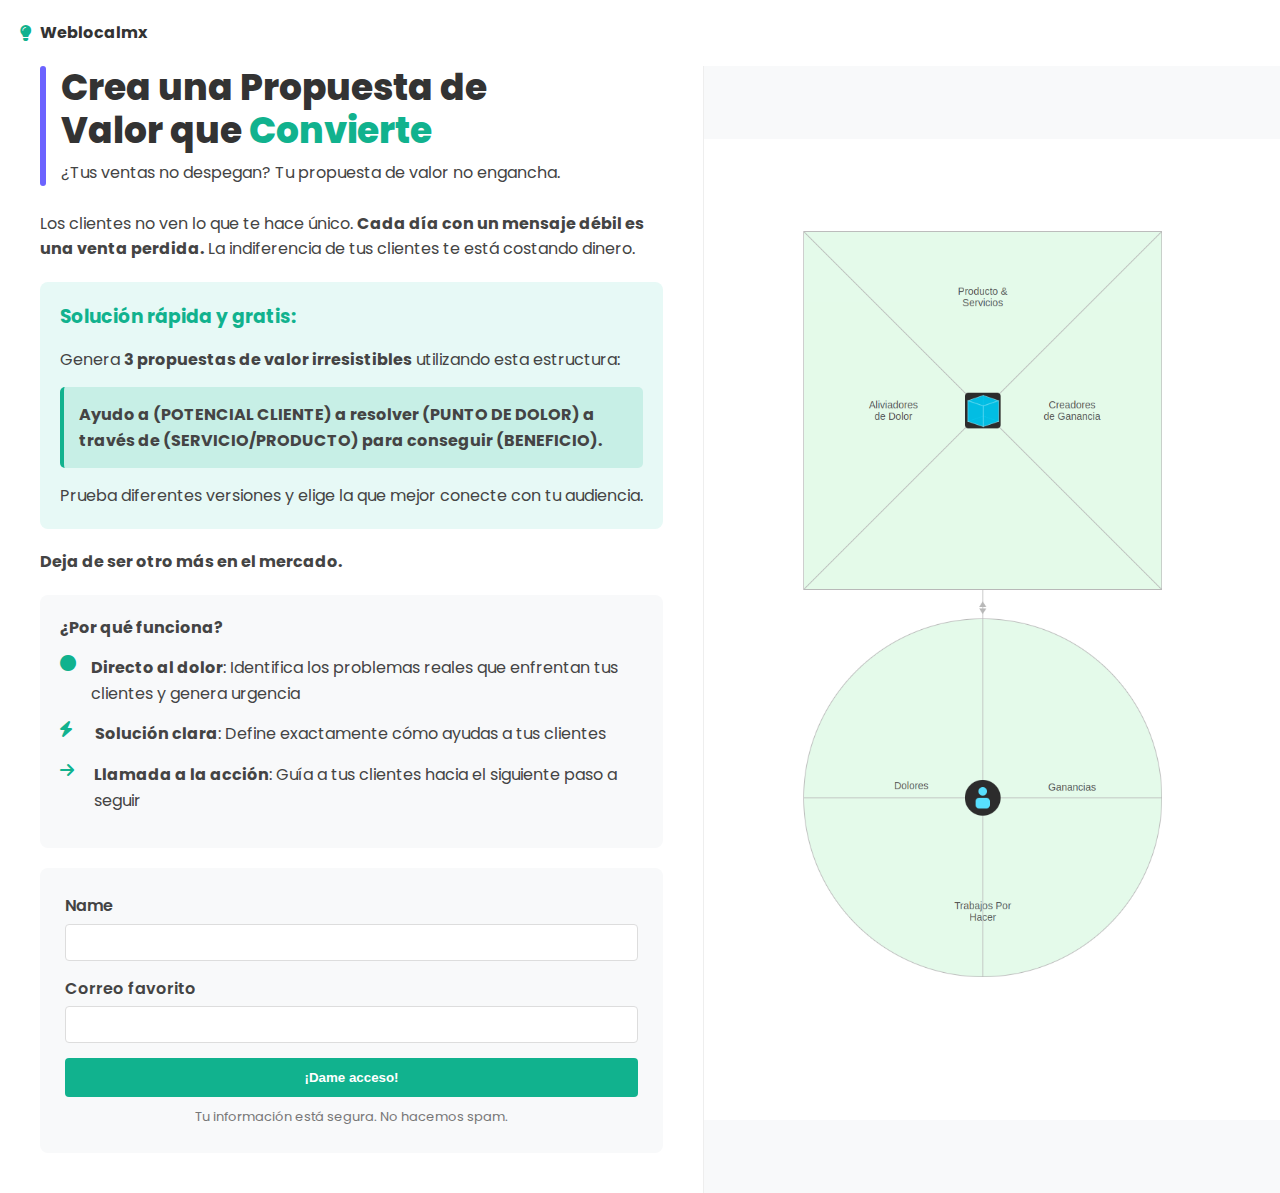
==== lp-propuesta.HTML @ 4ffa657f "landing page" ====
<!DOCTYPE html>
<html lang="es">
<head>
    <meta charset="UTF-8">
    <meta name="viewport" content="width=device-width, initial-scale=1.0">
    <title>Propuesta de Valor</title>
    <link rel="stylesheet" href="https://fonts.googleapis.com/css2?family=Poppins:wght@400;500;600;700&display=swap">
    <link rel="stylesheet" href="https://cdnjs.cloudflare.com/ajax/libs/font-awesome/6.0.0/css/all.min.css">
    <link rel="stylesheet" href="/css/lp-styles.css">
</head>

<body>
    <div class="container">
        <header>
            <div class="logo">
                <i class="fas fa-lightbulb"></i> Weblocalmx
            </div>
        </header>

        <main class="hero">
            <div class="content-side">
                <div class="headline">
                    <div class="accent-border"></div>
                    <div>
                        <h1>Crea una Propuesta de <br>Valor que <span class="highlight">Convierte</span></h1>
                        <p>¿Tus ventas no despegan? Tu propuesta de valor no engancha.</p>
                    </div>
                </div>

                <p>Los clientes no ven lo que te hace único. <strong>Cada día con un mensaje débil es una venta perdida.</strong> La indiferencia de tus clientes te está costando dinero.</p>

                <div class="solution">
                    <h3>Solución rápida y gratis:</h3>
                    <p>Genera <strong>3 propuestas de valor irresistibles</strong> utilizando esta estructura:</p>
                    <div class="formula">
                        <p><strong>Ayudo a (POTENCIAL CLIENTE) a resolver (PUNTO DE DOLOR) a través de (SERVICIO/PRODUCTO) para conseguir (BENEFICIO).</strong></p>
                    </div>
                    <p>Prueba diferentes versiones y elige la que mejor conecte con tu audiencia.</p>
                </div>

                <p><strong>Deja de ser otro más en el mercado.</strong></p>

                <div class="why-works">
                    <h4>¿Por qué funciona?</h4>
                    <ul>
                        <li class="item-icon">
                            <span class="icon-wrapper"><i class="fas fa-circle"></i></span>
                            <div>
                                <strong>Directo al dolor</strong>: Identifica los problemas reales que enfrentan tus clientes y genera urgencia
                            </div>
                        </li>
                        <li class="item-icon">
                            <span class="icon-wrapper"><i class="fas fa-bolt"></i></span>
                            <div>
                                <strong>Solución clara</strong>: Define exactamente cómo ayudas a tus clientes
                            </div>
                        </li>
                        <li class="item-icon">
                            <span class="icon-wrapper"><i class="fas fa-arrow-right"></i></span>
                            <div>
                                <strong>Llamada a la acción</strong>: Guía a tus clientes hacia el siguiente paso a seguir
                            </div>
                        </li>
                    </ul>
                </div>

                <!-- Imagen que solo aparece en móvil antes del formulario -->
                <div class="canvas-mobile">
                    <img src="/img/header-propuesta.png" alt="Canvas de propuesta de valor">
                </div>

                <div class="form-container">
                    <form action="#" method="post">
                        <label for="name">Name</label>
                        <input type="text" id="name" required>
                        <label for="email">Correo favorito</label>
                        <input type="email" id="email" required>
                        <button type="submit">¡Dame acceso!</button>
                    </form>
                    <p class="privacy">Tu información está segura. No hacemos spam.</p>
                </div>
            </div>
            
            <div class="image-side">
                <!-- Imagen como fondo para pantalla grande -->
            </div>
        </main>
    </div>
</body>
</html>
---- css/lp-styles.css ----
:root {
    --primary: #11b28e;
    --primary-light: #e7f9f6;
    --accent: #6c63ff;
    --dark: #333;
    --text: #444;
    --light-bg: #f8f9fa;
}

* {
    margin: 0;
    padding: 0;
    box-sizing: border-box;
}

body {
    font-family: 'Poppins', sans-serif;
    color: var(--text);
    line-height: 1.6;
}

.container {
    max-width: 1440px;
    margin: 0 auto;
    background-color: white;
}

header {
    padding: 20px;
}

.logo {
    font-weight: 700;
    display: flex;
    align-items: center;
    gap: 8px;
    color: var(--dark);
}

.logo i {
    color: var(--primary);
}

.hero {
    display: flex;
}

.content-side {
    width: 55%;
    padding: 0 40px 40px;
    border-right: 1px solid #eee;
}

.image-side {
    width: 45%;
    background-color: var(--light-bg);
    background-image: url('/img/header-propuesta.png');
    background-position: center;
    background-repeat: no-repeat;
    background-size: contain;
}

.headline {
    display: flex;
    margin-bottom: 25px;
}

.accent-border {
    width: 6px;
    background-color: var(--accent);
    border-radius: 3px;
    margin-right: 15px;
    flex-shrink: 0;
}

h1 {
    font-size: 36px;
    font-weight: 800;
    line-height: 1.2;
    color: var(--dark);
    margin-bottom: 8px;
}

.highlight {
    color: var(--primary);
}

.solution {
    background-color: var(--primary-light);
    padding: 20px;
    border-radius: 8px;
    margin: 20px 0;
}

.solution h3 {
    color: var(--primary);
    margin-bottom: 15px;
}

.formula {
    background-color: rgba(17, 178, 142, 0.15);
    padding: 15px;
    border-radius: 5px;
    margin: 15px 0;
    border-left: 4px solid var(--primary);
}

.why-works {
    background-color: var(--light-bg);
    padding: 20px;
    border-radius: 8px;
    margin: 20px 0;
}

.why-works h4 {
    margin-bottom: 15px;
}

.why-works ul {
    list-style: none;
}

.item-icon {
    display: flex;
    align-items: flex-start;
    margin-bottom: 15px;
}

.icon-wrapper {
    display: inline-flex;
    margin-right: 15px;
    color: var(--primary);
    width: 20px;
}

.canvas-mobile {
    display: none;
    margin: 20px 0;
    text-align: center;
}

.canvas-mobile img {
    max-width: 100%;
    border-radius: 8px;
}

.form-container {
    background-color: var(--light-bg);
    padding: 25px;
    border-radius: 8px;
}

form {
    display: flex;
    flex-direction: column;
}

label {
    font-weight: 600;
    margin-bottom: 5px;
}

input {
    width: 100%;
    padding: 10px;
    border: 1px solid #ddd;
    border-radius: 4px;
    margin-bottom: 15px;
}

button {
    width: 100%;
    padding: 12px;
    background-color: var(--primary);
    color: white;
    border: none;
    border-radius: 4px;
    font-weight: 700;
    cursor: pointer;
}

.privacy {
    text-align: center;
    font-size: 13px;
    color: #777;
    margin-top: 10px;
}

@media (max-width: 900px) {
    .hero {
        flex-direction: column;
    }

    .content-side,
    .image-side {
        width: 100%;
    }

    .content-side {
        border-right: none;
        padding: 0 20px 30px;
    }

    .image-side {
        display: none;
    }

    .canvas-mobile {
        display: block;
    }

    h1 {
        font-size: 28px;
    }
}
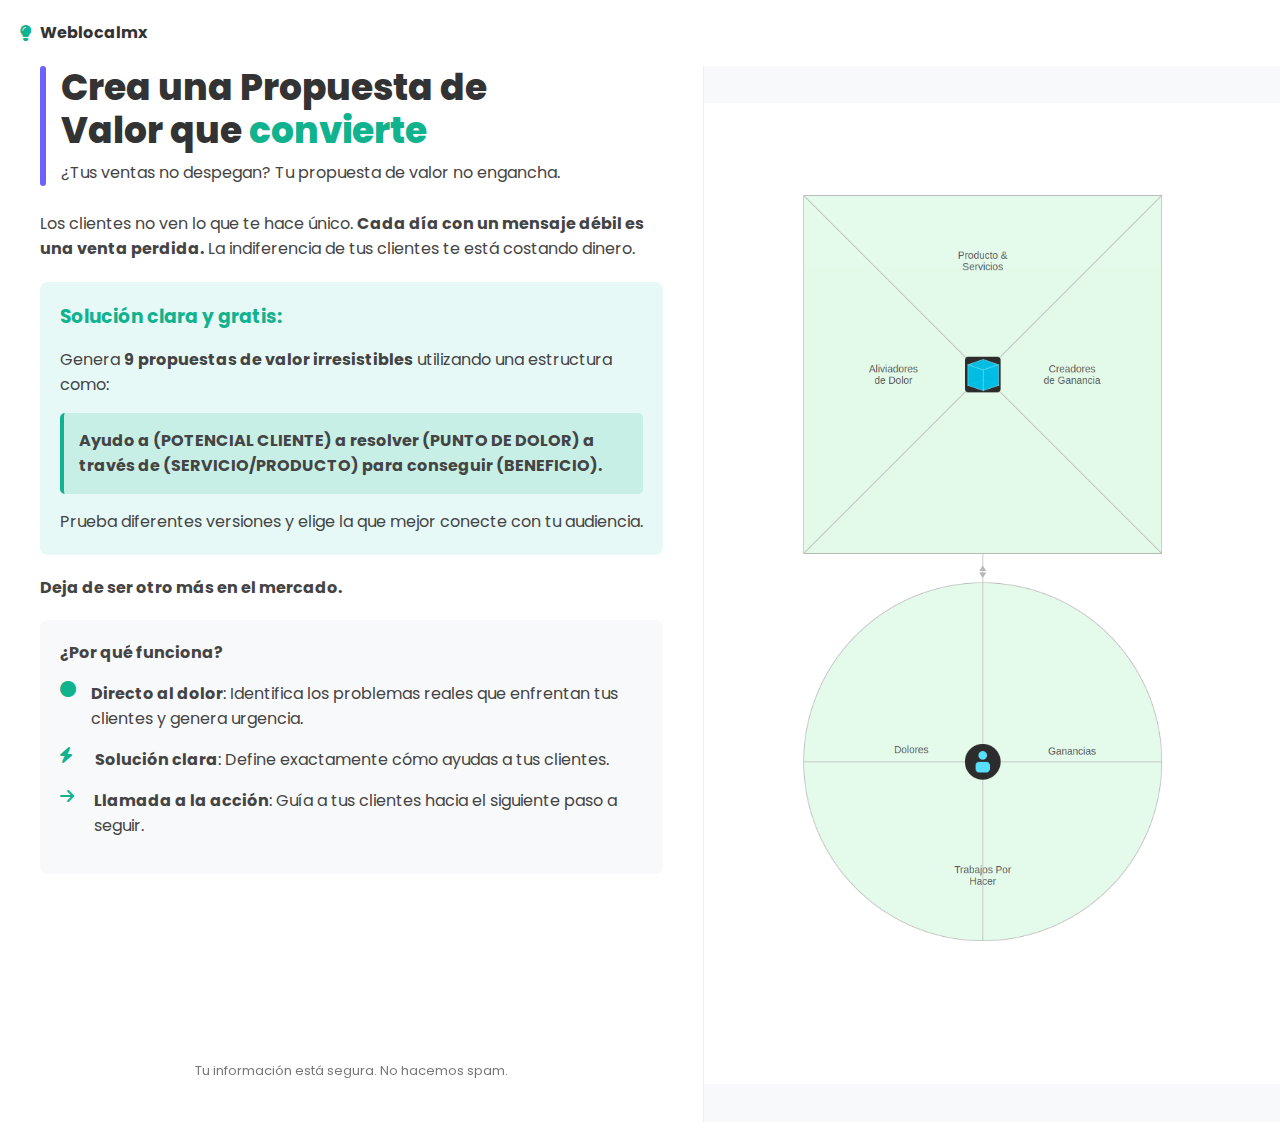
==== commit 154f1114: "landing page" ====
--- a/lp-propuesta.HTML
+++ b/lp-propuesta.HTML
@@ -4,6 +4,27 @@
     <meta charset="UTF-8">
     <meta name="viewport" content="width=device-width, initial-scale=1.0">
     <title>Propuesta de Valor</title>
+    <!-- Metadatos básicos -->
+    <meta charset="UTF-8">
+    <meta name="viewport" content="width=device-width, initial-scale=1.0">
+
+    <!-- Metadatos para redes sociales (Open Graph / Facebook, LinkedIn) -->
+    <meta property="og:title" content="Título de tu página">
+    <meta property="og:description" content="Descripción breve de tu página">
+    <meta property="og:image" content="https://app-propuesta-valor.netlify.app/img/app-web-cover.png">
+    <meta property="og:url" content="https://app-propuesta-valor.netlify.app/">
+    <meta property="og:type" content="website">
+
+    <!-- Metadatos para Twitter -->
+    <meta name="twitter:card" content="summary_large_image">
+    <meta name="twitter:title" content="Título de tu página">
+    <meta name="twitter:description" content="Descripción breve de tu página">
+    <meta name="twitter:image" content="https://app-propuesta-valor.netlify.app/img/app-web-cover.png">
+    <meta name="twitter:site" content="@tuusuario"> <!-- Opcional: tu @usuario de Twitter -->
+
+    <!-- Favicon (opcional pero recomendado) -->
+    <link rel="icon" href="/img/favicon.svg" type="image/svg+xml">
+
     <link rel="stylesheet" href="https://fonts.googleapis.com/css2?family=Poppins:wght@400;500;600;700&display=swap">
     <link rel="stylesheet" href="https://cdnjs.cloudflare.com/ajax/libs/font-awesome/6.0.0/css/all.min.css">
     <link rel="stylesheet" href="/css/lp-styles.css">
@@ -22,7 +43,7 @@
                 <div class="headline">
                     <div class="accent-border"></div>
                     <div>
-                        <h1>Crea una Propuesta de <br>Valor que <span class="highlight">Convierte</span></h1>
+                        <h1>Crea una Propuesta de <br>Valor que <span class="highlight">convierte</span></h1>
                         <p>¿Tus ventas no despegan? Tu propuesta de valor no engancha.</p>
                     </div>
                 </div>
@@ -30,8 +51,8 @@
                 <p>Los clientes no ven lo que te hace único. <strong>Cada día con un mensaje débil es una venta perdida.</strong> La indiferencia de tus clientes te está costando dinero.</p>
 
                 <div class="solution">
-                    <h3>Solución rápida y gratis:</h3>
-                    <p>Genera <strong>3 propuestas de valor irresistibles</strong> utilizando esta estructura:</p>
+                    <h3>Solución clara y gratis:</h3>
+                    <p>Genera <strong>9 propuestas de valor irresistibles</strong> utilizando una estructura como:</p>
                     <div class="formula">
                         <p><strong>Ayudo a (POTENCIAL CLIENTE) a resolver (PUNTO DE DOLOR) a través de (SERVICIO/PRODUCTO) para conseguir (BENEFICIO).</strong></p>
                     </div>
@@ -46,19 +67,19 @@
                         <li class="item-icon">
                             <span class="icon-wrapper"><i class="fas fa-circle"></i></span>
                             <div>
-                                <strong>Directo al dolor</strong>: Identifica los problemas reales que enfrentan tus clientes y genera urgencia
+                                <strong>Directo al dolor</strong>: Identifica los problemas reales que enfrentan tus clientes y genera urgencia.
                             </div>
                         </li>
                         <li class="item-icon">
                             <span class="icon-wrapper"><i class="fas fa-bolt"></i></span>
                             <div>
-                                <strong>Solución clara</strong>: Define exactamente cómo ayudas a tus clientes
+                                <strong>Solución clara</strong>: Define exactamente cómo ayudas a tus clientes.
                             </div>
                         </li>
                         <li class="item-icon">
                             <span class="icon-wrapper"><i class="fas fa-arrow-right"></i></span>
                             <div>
-                                <strong>Llamada a la acción</strong>: Guía a tus clientes hacia el siguiente paso a seguir
+                                <strong>Llamada a la acción</strong>: Guía a tus clientes hacia el siguiente paso a seguir.
                             </div>
                         </li>
                     </ul>
@@ -70,13 +91,8 @@
                 </div>
 
                 <div class="form-container">
-                    <form action="#" method="post">
-                        <label for="name">Name</label>
-                        <input type="text" id="name" required>
-                        <label for="email">Correo favorito</label>
-                        <input type="email" id="email" required>
-                        <button type="submit">¡Dame acceso!</button>
-                    </form>
+                    <iframe data-skip-lazy="" src="https://espanolunoauno.ipzmarketing.com/f/-iU9gbFf4Xw" frameborder="0" scrolling="no" width="100%" class="ipz-iframe"></iframe>
+                    <script data-cfasync="false" type="text/javascript" src="https://assets.ipzmarketing.com/assets/signup_form/iframe_v1.js"></script>
                     <p class="privacy">Tu información está segura. No hacemos spam.</p>
                 </div>
             </div>
--- a/css/lp-styles.css
+++ b/css/lp-styles.css
@@ -144,40 +144,6 @@
     border-radius: 8px;
 }
 
-.form-container {
-    background-color: var(--light-bg);
-    padding: 25px;
-    border-radius: 8px;
-}
-
-form {
-    display: flex;
-    flex-direction: column;
-}
-
-label {
-    font-weight: 600;
-    margin-bottom: 5px;
-}
-
-input {
-    width: 100%;
-    padding: 10px;
-    border: 1px solid #ddd;
-    border-radius: 4px;
-    margin-bottom: 15px;
-}
-
-button {
-    width: 100%;
-    padding: 12px;
-    background-color: var(--primary);
-    color: white;
-    border: none;
-    border-radius: 4px;
-    font-weight: 700;
-    cursor: pointer;
-}
 
 .privacy {
     text-align: center;
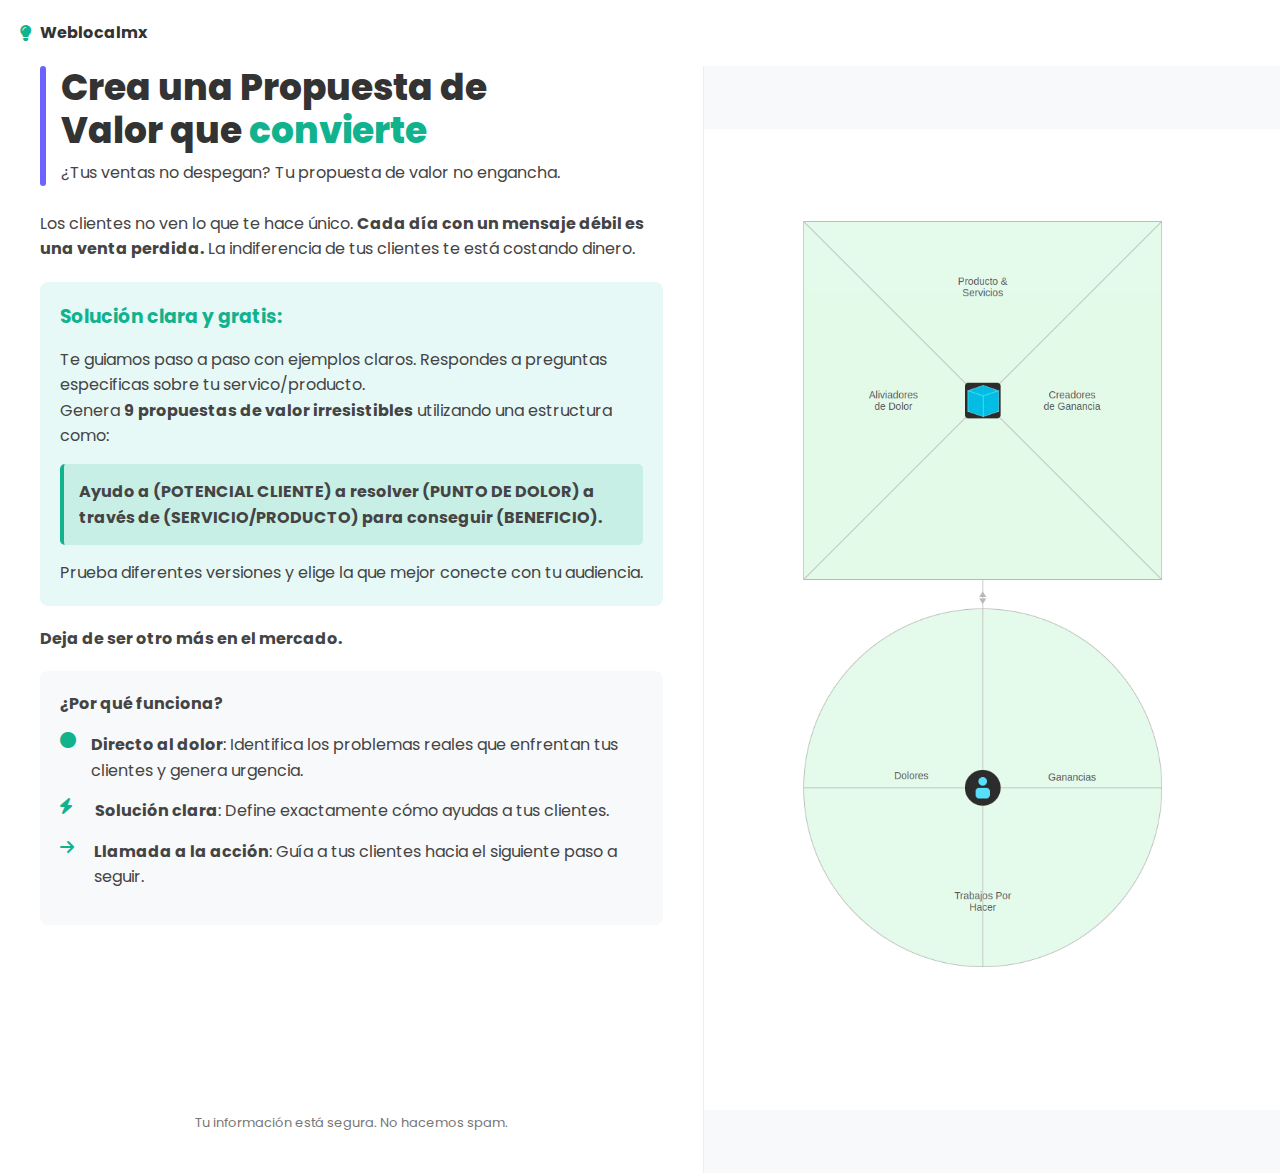
==== commit 30ae0472: "landing page" ====
--- a/lp-propuesta.HTML
+++ b/lp-propuesta.HTML
@@ -9,7 +9,7 @@
     <meta name="viewport" content="width=device-width, initial-scale=1.0">
 
     <!-- Metadatos para redes sociales (Open Graph / Facebook, LinkedIn) -->
-    <meta property="og:title" content="Título de tu página">
+    <meta property="og:title" content="Web app Propeusta de Valor">
     <meta property="og:description" content="Descripción breve de tu página">
     <meta property="og:image" content="https://app-propuesta-valor.netlify.app/img/app-web-cover.png">
     <meta property="og:url" content="https://app-propuesta-valor.netlify.app/">
@@ -17,8 +17,8 @@
 
     <!-- Metadatos para Twitter -->
     <meta name="twitter:card" content="summary_large_image">
-    <meta name="twitter:title" content="Título de tu página">
-    <meta name="twitter:description" content="Descripción breve de tu página">
+    <meta name="twitter:title" content="Web app Propeusta de Valor">
+    <meta name="twitter:description" content="Aplicacion web para crear la propuesta de valor de tu servicio">
     <meta name="twitter:image" content="https://app-propuesta-valor.netlify.app/img/app-web-cover.png">
     <meta name="twitter:site" content="@tuusuario"> <!-- Opcional: tu @usuario de Twitter -->
 
@@ -52,6 +52,7 @@
 
                 <div class="solution">
                     <h3>Solución clara y gratis:</h3>
+                    <p>Te guiamos paso a paso con ejemplos claros. Respondes a preguntas especificas sobre tu servico/producto.</p>
                     <p>Genera <strong>9 propuestas de valor irresistibles</strong> utilizando una estructura como:</p>
                     <div class="formula">
                         <p><strong>Ayudo a (POTENCIAL CLIENTE) a resolver (PUNTO DE DOLOR) a través de (SERVICIO/PRODUCTO) para conseguir (BENEFICIO).</strong></p>
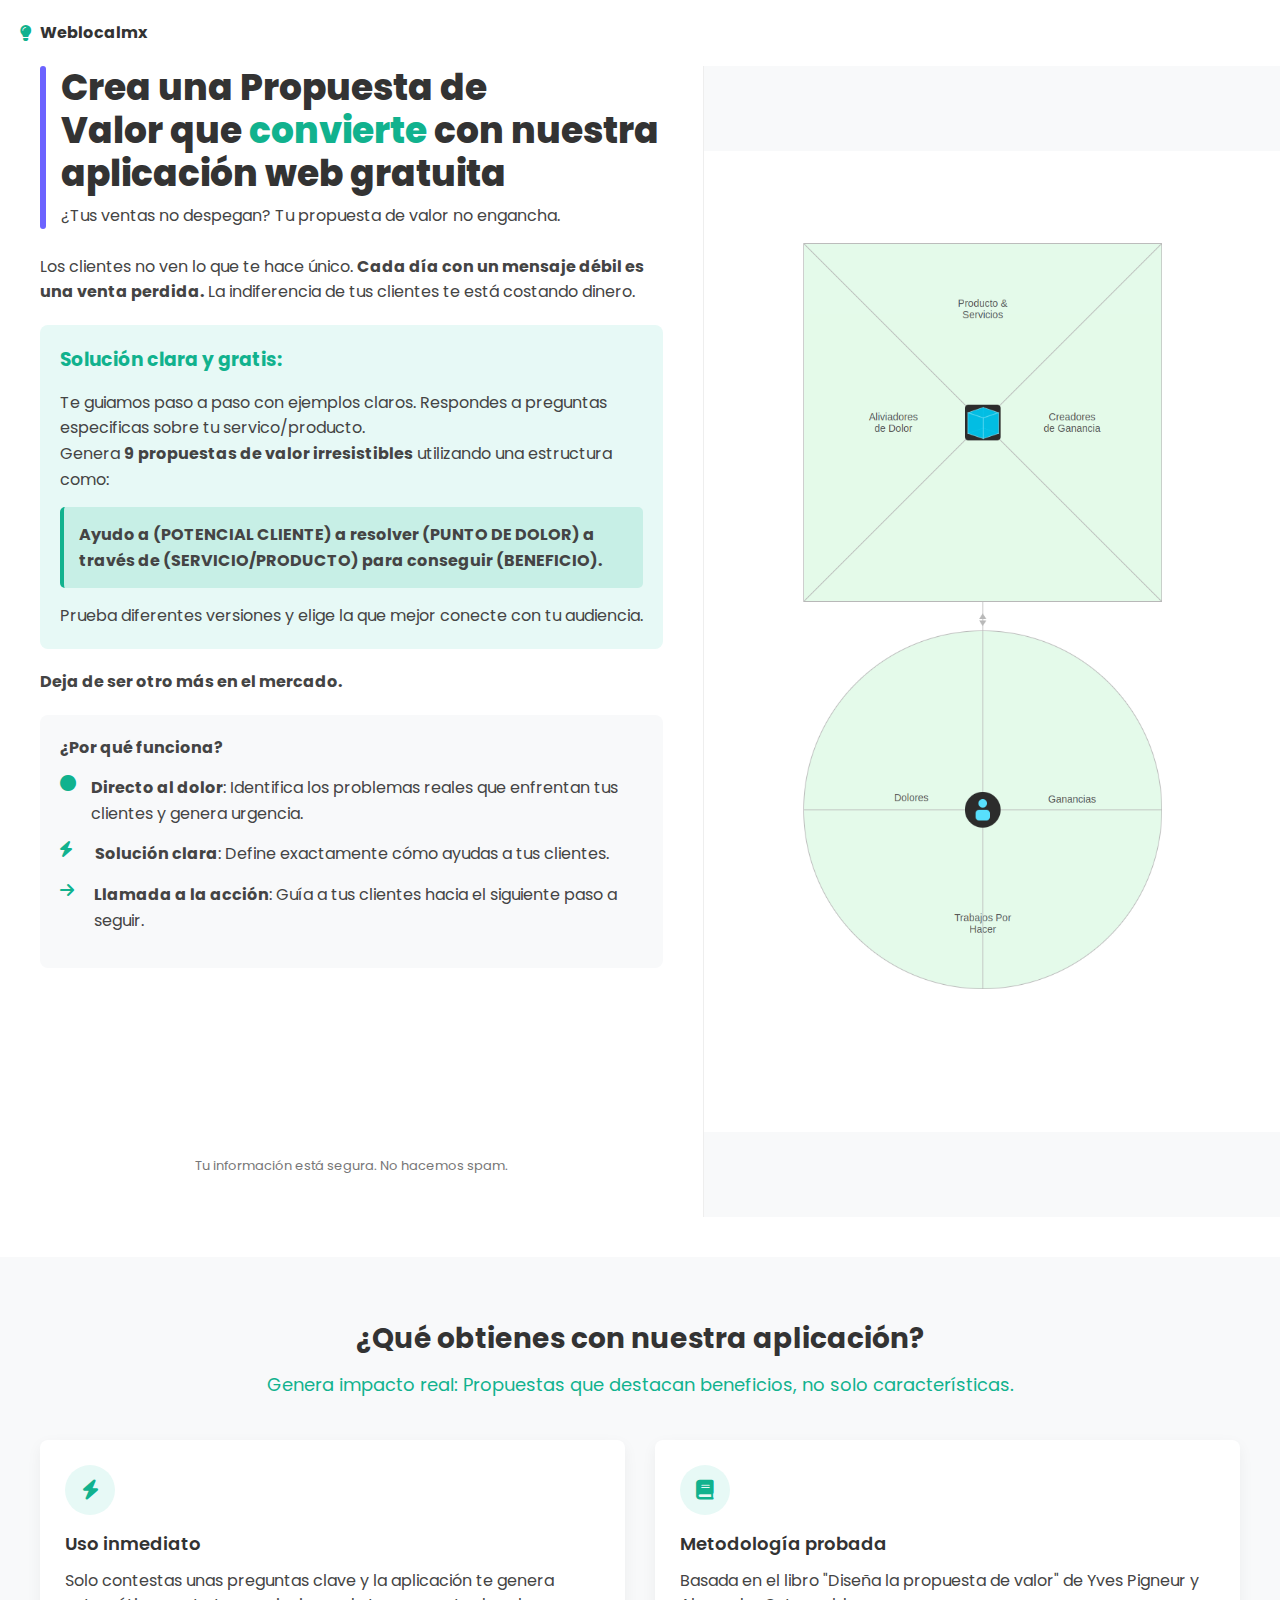
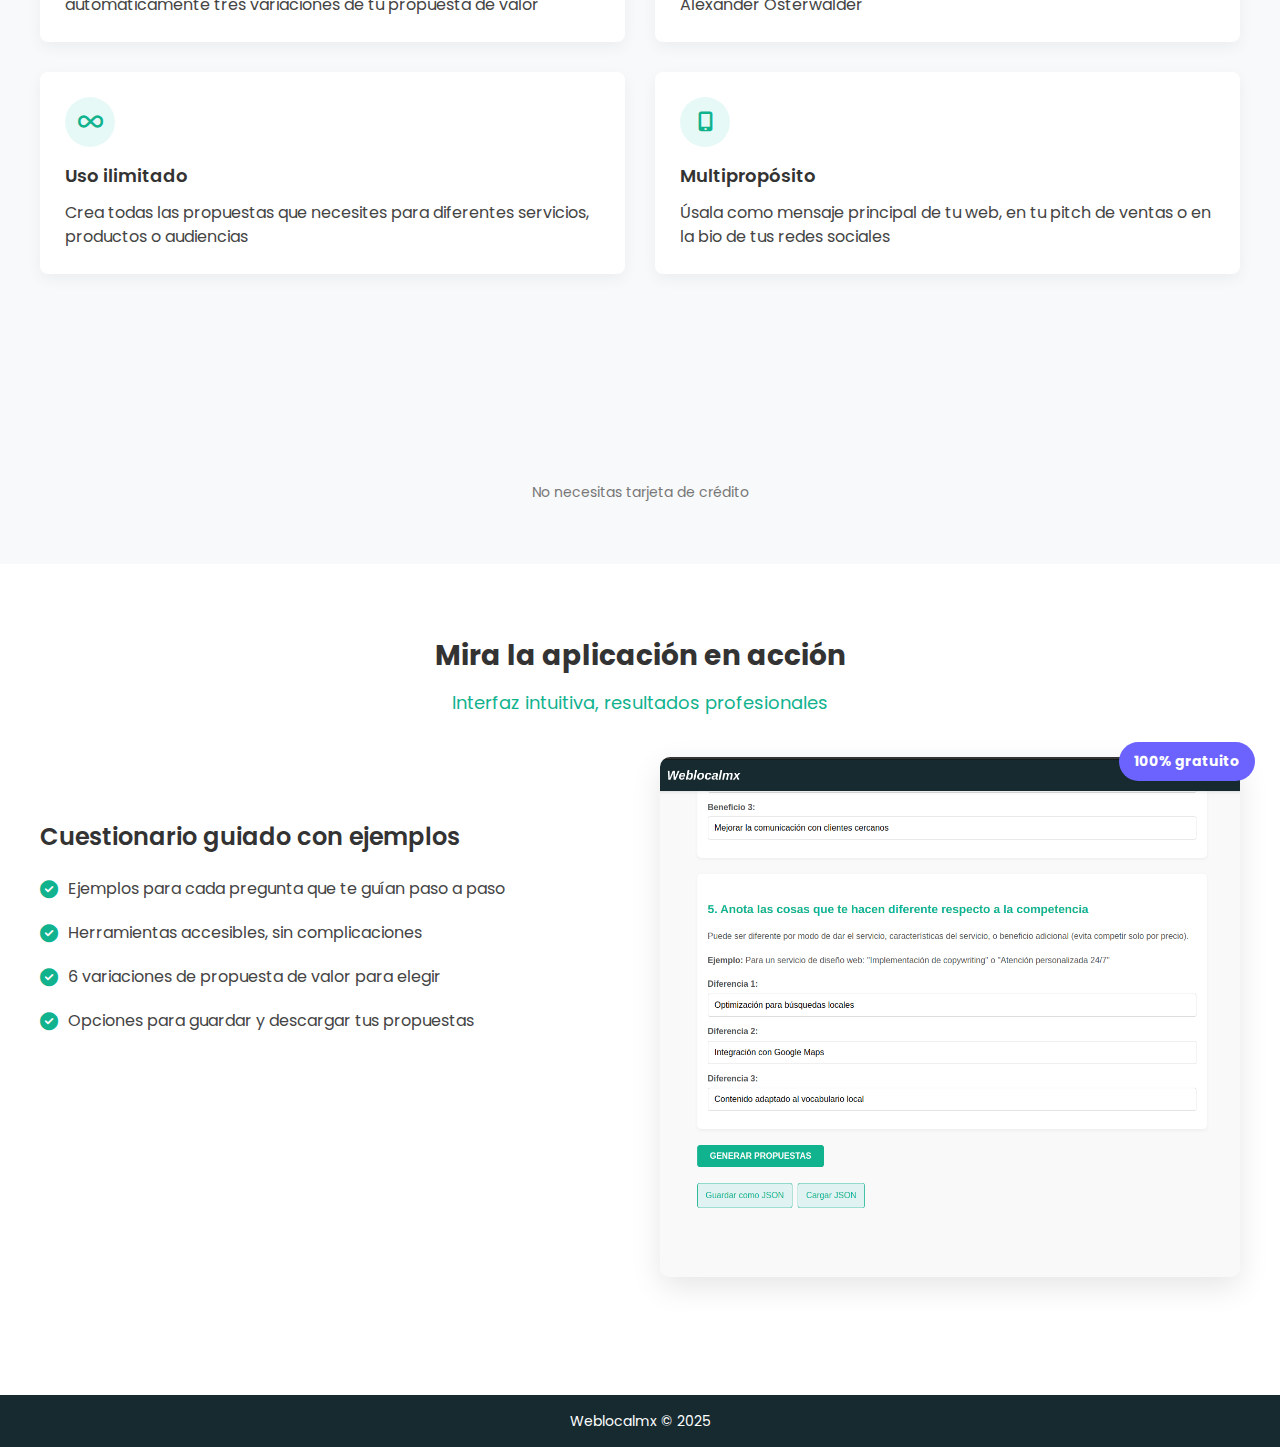
==== commit dbf6c3c2: "landing page" ====
--- a/lp-propuesta.HTML
+++ b/lp-propuesta.HTML
@@ -43,7 +43,7 @@
                 <div class="headline">
                     <div class="accent-border"></div>
                     <div>
-                        <h1>Crea una Propuesta de <br>Valor que <span class="highlight">convierte</span></h1>
+                        <h1>Crea una Propuesta de <br>Valor que <span class="highlight">convierte</span> con nuestra aplicación web gratuita</h1>
                         <p>¿Tus ventas no despegan? Tu propuesta de valor no engancha.</p>
                     </div>
                 </div>
@@ -101,7 +101,116 @@
             <div class="image-side">
                 <!-- Imagen como fondo para pantalla grande -->
             </div>
-        </main>
+           
+        </main> 
+        
+        <!-- secciones nuevas -->
+        <section class="pv-features-section">
+            <div class="pv-container">
+                <div class="pv-section-header">
+                    <h2 class="pv-section-title">¿Qué obtienes con nuestra aplicación?</h2>
+                    <p class="pv-section-subtitle">Genera impacto real: Propuestas que destacan beneficios, no solo características.</p>
+                </div>
+                
+                <div class="pv-features-grid">
+                    <div class="pv-feature-card">
+                        <div class="pv-icon-wrapper">
+                            <i class="fas fa-bolt"></i>
+                        </div>
+                        <h3 class="pv-feature-title">Uso inmediato</h3>
+                        <p class="pv-feature-desc">Solo contestas unas preguntas clave y la aplicación te genera automáticamente tres variaciones de tu propuesta de valor</p>
+                    </div>
+                    
+                    <div class="pv-feature-card">
+                        <div class="pv-icon-wrapper">
+                            <i class="fas fa-book"></i>
+                        </div>
+                        <h3 class="pv-feature-title">Metodología probada</h3>
+                        <p class="pv-feature-desc">Basada en el libro "Diseña la propuesta de valor" de Yves Pigneur y Alexander Osterwalder</p>
+                    </div>
+                    
+                    <div class="pv-feature-card">
+                        <div class="pv-icon-wrapper">
+                            <i class="fas fa-infinity"></i>
+                        </div>
+                        <h3 class="pv-feature-title">Uso ilimitado</h3>
+                        <p class="pv-feature-desc">Crea todas las propuestas que necesites para diferentes servicios, productos o audiencias</p>
+                    </div>
+                    
+                    <div class="pv-feature-card">
+                        <div class="pv-icon-wrapper">
+                            <i class="fas fa-mobile-alt"></i>
+                        </div>
+                        <h3 class="pv-feature-title">Multipropósito</h3>
+                        <p class="pv-feature-desc">Úsala como mensaje principal de tu web, en tu pitch de ventas o en la bio de tus redes sociales</p>
+                    </div>
+                </div>
+                 </div>
+                <div class="pv-cta-wrapper">
+                    <iframe data-skip-lazy="" src="https://espanolunoauno.ipzmarketing.com/f/-iU9gbFf4Xw" frameborder="0" scrolling="no" width="100%" class="ipz-iframe"></iframe>
+                    <script data-cfasync="false" type="text/javascript" src="https://assets.ipzmarketing.com/assets/signup_form/iframe_v1.js"></script>
+                    <p class="pv-no-card-text">No necesitas tarjeta de crédito</p>
+                </div>
+           
+        </section>
+        <section class="pv-showcase-section">
+            <div class="pv-container">
+                <div class="pv-section-header">
+                    <h2 class="pv-section-title">Mira la aplicación en acción</h2>
+                    <p class="pv-section-subtitle">Interfaz intuitiva, resultados profesionales</p>
+                </div>
+                
+                <div class="pv-showcase-wrapper">
+                    <div class="pv-showcase-text">
+                        <h3 class="pv-showcase-title">Cuestionario guiado con ejemplos</h3>
+                        <ul class="pv-benefit-list">
+                            <li class="pv-benefit-item">
+                                <span class="pv-check-icon"><i class="fas fa-check-circle"></i></span> 
+                                <span>Ejemplos para cada pregunta que te guían paso a paso</span>
+                            </li>
+                            <li class="pv-benefit-item">
+                                <span class="pv-check-icon"><i class="fas fa-check-circle"></i></span>
+                                <span>Herramientas accesibles, sin complicaciones</span>
+                            </li>
+                            <li class="pv-benefit-item">
+                                <span class="pv-check-icon"><i class="fas fa-check-circle"></i></span>
+                                <span>6 variaciones de propuesta de valor para elegir</span>
+                            </li>
+                            <li class="pv-benefit-item">
+                                <span class="pv-check-icon"><i class="fas fa-check-circle"></i></span>
+                                <span>Opciones para guardar y descargar tus propuestas</span>
+                            </li>
+                        </ul>
+                   
+                        <iframe data-skip-lazy="" src="https://espanolunoauno.ipzmarketing.com/f/-iU9gbFf4Xw" frameborder="0" scrolling="no" width="100%" class="ipz-iframe"></iframe>
+                        <script data-cfasync="false" type="text/javascript" src="https://assets.ipzmarketing.com/assets/signup_form/iframe_v1.js"></script>
+                     </div>
+                    
+                    <div class="pv-showcase-image">
+                        <img src="/img/screenshot1.png" alt="Screenshot de la aplicación de propuesta de valor" class="pv-app-img">
+                        <div class="pv-badge-wrapper">
+                            <span class="pv-free-badge">100% gratuito</span>
+                        </div>
+                    </div>
+                </div>
+            </div>
+        </section>
+
+
+
+
+
+
+
+
+
+
     </div>
+
+    <footer class="pv-minimal-footer">
+        <div class="pv-footer-content">
+            <p class="pv-copyright">Weblocalmx © 2025</p>
+        </div>
+    </footer>
 </body>
 </html>--- a/css/lp-styles.css
+++ b/css/lp-styles.css
@@ -178,4 +178,343 @@
     h1 {
         font-size: 28px;
     }
+}
+
+/* seccion beneficios */
+.features-benefits {
+    background-color: var(--light-bg);
+    padding: 60px 0;
+    margin-top: 40px;
+}
+
+.section-header {
+    text-align: center;
+    margin-bottom: 40px;
+}
+
+.section-header h2 {
+    font-size: 28px;
+    color: var(--dark);
+    margin-bottom: 10px;
+}
+
+.subtitle {
+    font-size: 18px;
+    color: var(--primary);
+}
+
+.features-grid {
+    display: grid;
+    grid-template-columns: repeat(2, 1fr);
+    gap: 30px;
+    margin-bottom: 40px;
+}
+
+.feature-card {
+    background-color: white;
+    border-radius: 8px;
+    padding: 25px;
+    box-shadow: 0 5px 15px rgba(0, 0, 0, 0.05);
+    transition: transform 0.3s ease;
+}
+
+.feature-card:hover {
+    transform: translateY(-5px);
+}
+
+.icon-container {
+    width: 50px;
+    height: 50px;
+    border-radius: 50%;
+    background-color: var(--primary-light);
+    color: var(--primary);
+    display: flex;
+    justify-content: center;
+    align-items: center;
+    font-size: 20px;
+    margin-bottom: 15px;
+}
+
+.feature-card h3 {
+    font-size: 18px;
+    margin-bottom: 10px;
+    color: var(--dark);
+}
+
+.feature-card p {
+    color: var(--text);
+    line-height: 1.5;
+}
+
+.cta-container {
+    text-align: center;
+    margin-top: 20px;
+}
+
+.cta-button {
+    background-color: var(--primary);
+    color: white;
+    padding: 14px 30px;
+    border-radius: 8px;
+    font-weight: 600;
+    font-size: 18px;
+    text-decoration: none;
+    display: inline-block;
+    transition: background-color 0.3s ease, transform 0.3s ease;
+}
+
+.cta-button:hover {
+    background-color: #0e9a7a;
+    transform: translateY(-2px);
+}
+
+.no-credit-card {
+    font-size: 14px;
+    color: #777;
+    margin-top: 10px;
+}
+
+@media (max-width: 768px) {
+    .features-grid {
+        grid-template-columns: 1fr;
+    }
+    
+    .feature-card {
+        padding: 20px;
+    }
+}
+
+/* seccion screenshots */
+/* Sección de características */
+.pv-features-section {
+    background-color: #f8f9fa;
+    padding: 60px 20px;
+    margin-top: 40px;
+}
+
+.pv-container {
+    max-width: 1200px;
+    margin: 0 auto;
+}
+
+.pv-section-header {
+    text-align: center;
+    margin-bottom: 40px;
+}
+
+.pv-section-title {
+    font-size: 28px;
+    color: #333;
+    margin-bottom: 10px;
+    font-weight: 700;
+}
+
+.pv-section-subtitle {
+    font-size: 18px;
+    color: #11b28e;
+    margin: 0;
+}
+
+.pv-features-grid {
+    display: grid;
+    grid-template-columns: repeat(2, 1fr);
+    gap: 30px;
+    margin-bottom: 40px;
+}
+
+.pv-feature-card {
+    background-color: white;
+    border-radius: 8px;
+    padding: 25px;
+    box-shadow: 0 5px 15px rgba(0, 0, 0, 0.05);
+    transition: transform 0.3s ease;
+}
+
+.pv-feature-card:hover {
+    transform: translateY(-5px);
+}
+
+.pv-icon-wrapper {
+    width: 50px;
+    height: 50px;
+    border-radius: 50%;
+    background-color: #e7f9f6;
+    color: #11b28e;
+    display: flex;
+    justify-content: center;
+    align-items: center;
+    font-size: 20px;
+    margin-bottom: 15px;
+}
+
+.pv-feature-title {
+    font-size: 18px;
+    margin-bottom: 10px;
+    color: #333;
+    font-weight: 600;
+}
+
+.pv-feature-desc {
+    color: #444;
+    line-height: 1.5;
+    margin: 0;
+}
+
+.pv-cta-wrapper {
+    text-align: center;
+    margin-top: 20px;
+}
+
+.pv-main-cta {
+    background-color: #11b28e;
+    color: white;
+    padding: 14px 30px;
+    border-radius: 8px;
+    font-weight: 600;
+    font-size: 18px;
+    text-decoration: none;
+    display: inline-block;
+    transition: background-color 0.3s ease, transform 0.3s ease;
+}
+
+.pv-main-cta:hover {
+    background-color: #0e9a7a;
+    transform: translateY(-2px);
+}
+
+.pv-no-card-text {
+    font-size: 14px;
+    color: #777;
+    margin-top: 10px;
+}
+
+@media (max-width: 768px) {
+    .pv-features-grid {
+        grid-template-columns: 1fr;
+    }
+    
+    .pv-feature-card {
+        padding: 20px;
+    }
+}
+/* Sección de exhibición de la app */
+.pv-showcase-section {
+    padding: 70px 20px;
+}
+
+.pv-showcase-wrapper {
+    display: flex;
+    align-items: center;
+    gap: 40px;
+    margin-top: 30px;
+}
+
+.pv-showcase-text {
+    flex: 1;
+}
+
+.pv-showcase-title {
+    font-size: 24px;
+    color: #333;
+    margin-bottom: 20px;
+    font-weight: 600;
+}
+
+.pv-benefit-list {
+    list-style: none;
+    margin-bottom: 30px;
+    padding: 0;
+}
+
+.pv-benefit-item {
+    margin-bottom: 15px;
+    display: flex;
+    align-items: flex-start;
+}
+
+.pv-check-icon {
+    color: #11b28e;
+    margin-right: 10px;
+    font-size: 18px;
+    flex-shrink: 0;
+}
+
+.pv-secondary-cta {
+    display: inline-block;
+    background-color: #e7f9f6;
+    color: #11b28e;
+    padding: 12px 25px;
+    border-radius: 6px;
+    font-weight: 600;
+    text-decoration: none;
+    border: 2px solid #11b28e;
+    transition: all 0.3s ease;
+}
+
+.pv-secondary-cta:hover {
+    background-color: #11b28e;
+    color: white;
+}
+
+.pv-showcase-image {
+    flex: 1;
+    position: relative;
+}
+
+.pv-app-img {
+    border-radius: 10px;
+    box-shadow: 0 10px 30px rgba(0, 0, 0, 0.1);
+    max-width: 100%;
+    height: auto;
+}
+
+.pv-badge-wrapper {
+    position: absolute;
+    top: -15px;
+    right: -15px;
+}
+
+.pv-free-badge {
+    background-color: #6c63ff;
+    color: white;
+    padding: 8px 15px;
+    border-radius: 20px;
+    font-weight: 700;
+    font-size: 14px;
+    display: inline-block;
+}
+
+@media (max-width: 900px) {
+    .pv-showcase-wrapper {
+        flex-direction: column;
+    }
+    
+    .pv-showcase-text, 
+    .pv-showcase-image {
+        width: 100%;
+    }
+    
+    .pv-showcase-image {
+        margin-top: 30px;
+        order: -1;
+    }
+}
+
+/* footer */
+.pv-minimal-footer {
+    background-color: #162a30;
+    padding: 15px 0;
+    margin-top: 40px;
+}
+
+.pv-footer-content {
+    max-width: 1200px;
+    margin: 0 auto;
+    text-align: center;
+}
+
+.pv-copyright {
+    color: white;
+    font-size: 14px;
+    margin: 0;
 }